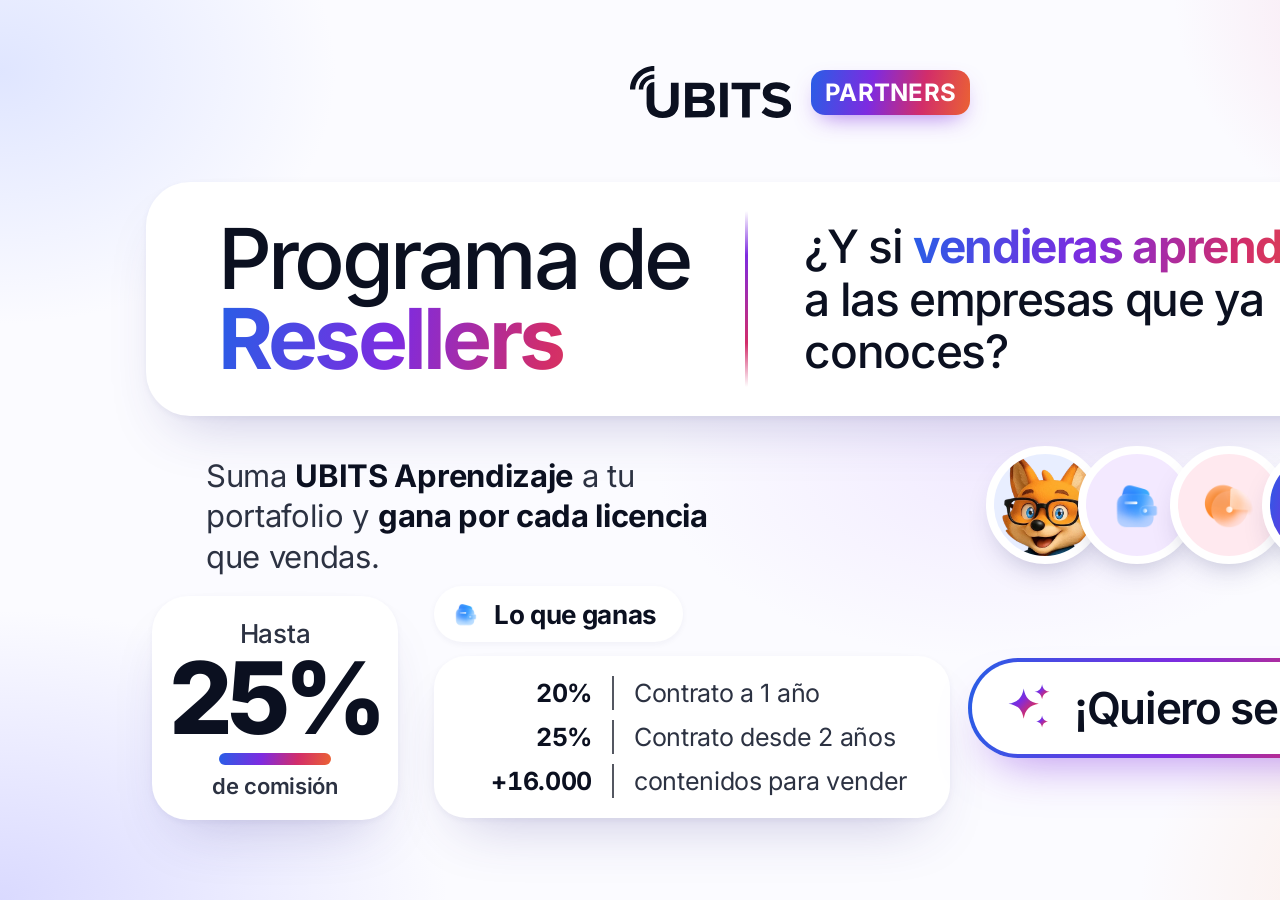
==== redes/pieza-resellers.html @ 44e98bbc "Landing del Programa de Resellers UBITS y pieza para redes Página estática lista para Netlify (publi" ====
<!doctype html>
<html lang="es">
<head>
<meta charset="utf-8">
<title>Pieza redes · Programa de Resellers UBITS</title>
<!--
  Pieza para redes con el estilo de los eventos UBITS LAB.
  Dos formatos en el mismo archivo:
    ?f=land  → 1600×900  (LinkedIn, X, YouTube, presentaciones)
    ?f=feed  → 1080×1350 (Instagram y LinkedIn en el feed)
  Para exportar los PNG: bash redes/exportar.sh
-->
<style>
@font-face{font-family:'Inter Variable';font-weight:100 900;src:url(../site/fonts/inter-latin-wght-normal.woff2) format('woff2')}
:root{
  --ink:#0b1020; --ink-2:#2c3242; --mute:#5c6274;
  --ai-1:#285ee6; --ai-2:#7e2be0; --ai-3:#d22d6a; --ai-4:#eb6233;
  --ai:linear-gradient(100deg,var(--ai-1),var(--ai-2) 38%,var(--ai-3) 70%,var(--ai-4));
  --card-shadow:0 2px 6px rgba(30,40,90,.05),0 30px 60px -28px rgba(60,50,140,.28);
}
*{box-sizing:border-box;margin:0}
html,body{background:#fff}
body{font-family:'Inter Variable',Inter,system-ui,sans-serif;color:var(--ink);-webkit-font-smoothing:antialiased;letter-spacing:-.02em}
.grad{background:var(--ai);-webkit-background-clip:text;background-clip:text;color:transparent;-webkit-box-decoration-break:clone;box-decoration-break:clone}

.art{position:relative;overflow:hidden;isolation:isolate;background:#fbfbff}
.art::before{content:"";position:absolute;inset:0;z-index:-1;background:
  radial-gradient(38% 46% at 100% 0%,rgba(240,170,200,.55),transparent 70%),
  radial-gradient(30% 40% at 0% 8%,rgba(205,215,255,.6),transparent 70%),
  radial-gradient(40% 46% at 0% 100%,rgba(190,190,255,.55),transparent 70%),
  radial-gradient(40% 44% at 100% 100%,rgba(255,200,170,.5),transparent 72%),
  radial-gradient(30% 30% at 62% 52%,rgba(230,215,255,.45),transparent 70%)}

/* marca */
.brand{display:flex;align-items:center;gap:20px;justify-content:center}
.brand svg{height:52px;width:auto;color:var(--ink)}
.badge{font-weight:700;color:#fff;background:var(--ai);border-radius:14px;padding:8px 14px;font-size:24px;letter-spacing:.01em;box-shadow:0 10px 24px -10px rgba(126,43,224,.7)}

/* tarjeta principal */
.main{background:#fff;border-radius:44px;box-shadow:var(--card-shadow);display:flex;align-items:center}
.main .t1{font-weight:500;line-height:.95;letter-spacing:-.045em}
.main .t1 b{display:block;font-weight:700}
.main .sep{flex:none;background:linear-gradient(180deg,transparent,var(--ai-2) 25%,var(--ai-3) 75%,transparent)}
.main .q{font-weight:500;line-height:1.14;letter-spacing:-.03em;color:var(--ink)}
.main .q b{font-weight:700}

.lead{font-weight:400;line-height:1.3;color:var(--ink-2)}
.lead b{font-weight:700;color:var(--ink)}

/* círculos */
.avs{display:flex}
.av{border-radius:50%;border:8px solid #fff;display:grid;place-items:center;box-shadow:0 14px 30px -14px rgba(40,40,100,.35);overflow:hidden}
.av+.av{margin-left:-26px}
.av img{width:62%;height:62%;object-fit:contain}
.av.a1{background:#e8eeff}.av.a2{background:#f3e9ff}.av.a3{background:#ffe9ef}
.av.a1 img.bitto{width:118%;height:118%;object-fit:cover;object-position:50% 8%;margin-top:30%}
.av.plus{background:var(--ai);color:#fff}
.av.plus svg{width:42%;height:42%}

/* cifra grande (como la tarjeta de fecha) */
.big{background:#fff;border-radius:36px;box-shadow:var(--card-shadow);display:grid;justify-items:center;align-content:center;text-align:center}
.big small{font-weight:500;color:var(--ink-2)}
.big .n{font-weight:800;letter-spacing:-.06em;line-height:.9;color:var(--ink)}
.big .u{height:12px;border-radius:999px;background:var(--ai)}
.big em{font-style:normal;font-weight:600;color:var(--ink-2)}

/* lista (como la de horarios) */
.listw{display:grid;gap:14px;align-content:start}
.pill{justify-self:start;display:inline-flex;align-items:center;gap:12px;background:#fff;border-radius:999px;box-shadow:var(--card-shadow);font-weight:700}
.pill img{width:32px;height:32px}
.list{background:#fff;border-radius:32px;box-shadow:var(--card-shadow);display:grid}
.list .r{display:grid;grid-template-columns:auto 2px 1fr;align-items:center;gap:20px}
.list .r b{font-weight:700;text-align:right;font-variant-numeric:tabular-nums}
.list .r i{display:block;height:34px;background:#1b1f2c;opacity:.75}
.list .r span{color:var(--ink-2)}

/* botón */
.cta{position:relative;display:inline-flex;align-items:center;gap:20px;border-radius:999px;background:linear-gradient(#fff,#fff) padding-box,var(--ai) border-box;border:4px solid transparent;box-shadow:0 24px 50px -24px rgba(126,43,224,.6);font-weight:600;letter-spacing:-.03em;white-space:nowrap}
.cta .sp{flex:none}
.cta b{font-weight:700}
.cursor{position:absolute;filter:drop-shadow(0 10px 14px rgba(20,60,160,.35))}

/* ===== formato horizontal 1600×900 ===== */
.land .art{width:1600px;height:900px}
.land .brand{position:absolute;top:66px;left:0;right:0}
.land .main{position:absolute;left:146px;top:182px;width:1308px;height:234px;padding:0 64px 0 72px;gap:56px}
.land .main .t1{font-size:84px;flex:none}
.land .main .sep{width:3px;height:176px}
.land .main .q{font-size:46px}
.land .lead{position:absolute;left:206px;top:456px;width:560px;font-size:31px}
.land .avs{position:absolute;right:220px;top:446px}
.land .av{width:118px;height:118px}
.land .big{position:absolute;left:152px;top:596px;width:246px;height:224px;gap:4px}
.land .big small{font-size:26px}
.land .big .n{font-size:100px}
.land .big .u{width:112px;margin:6px 0 4px}
.land .big em{font-size:22px}
.land .listw{position:absolute;left:434px;top:586px;width:516px}
.land .pill{padding:12px 26px 12px 16px;font-size:26px}
.land .list{padding:20px 40px;gap:10px}
.land .list .r{font-size:25px;grid-template-columns:118px 2px 1fr}
.land .cta{position:absolute;left:968px;top:658px;height:100px;padding:0 44px 0 30px;font-size:44px}
.land .cta .sp{width:52px;height:52px}
.land .cursor{right:-60px;bottom:-62px;width:84px}

/* ===== formato vertical 1080×1350 ===== */
.feed .art{width:1080px;height:1350px;padding:60px 64px 0;display:flex;flex-direction:column;align-items:center}
.feed .brand svg{height:58px}.feed .badge{font-size:26px}
.feed .main{margin-top:40px;width:100%;flex-direction:column;align-items:flex-start;padding:52px 56px 56px;gap:30px}
.feed .main .t1{font-size:92px}
.feed .main .t1 b{display:inline}
.feed .main .sep{width:100%;height:3px;background:linear-gradient(90deg,var(--ai-1),var(--ai-2) 30%,var(--ai-3) 70%,transparent)}
.feed .main .q{font-size:50px}
.feed .mid{display:flex;align-items:center;justify-content:space-between;gap:28px;width:100%;margin-top:36px;padding:0 12px}
.feed .lead{font-size:33px;max-width:540px}
.feed .av{width:112px;height:112px}
.feed .av+.av{margin-left:-30px}
.feed .row{display:flex;gap:24px;width:100%;margin-top:36px}
.feed .big{flex:none;width:300px;height:280px;gap:6px}
.feed .big small{font-size:28px}
.feed .big .n{font-size:120px}
.feed .big .u{width:130px;margin:6px 0 4px}
.feed .big em{font-size:24px}
.feed .listw{flex:1;gap:16px}
.feed .pill{padding:12px 26px 12px 16px;font-size:28px}
.feed .list{padding:22px 34px;gap:12px}
.feed .list .r{font-size:26px;grid-template-columns:116px 2px 1fr}
.feed .cta{margin-top:40px;height:112px;padding:0 50px 0 34px;font-size:48px}
.feed .cta .sp{width:56px;height:56px}
.feed .cursor{right:-58px;bottom:-60px;width:90px}
</style>
</head>
<body>
<svg width="0" height="0" style="position:absolute" aria-hidden="true">
  <defs>
    <linearGradient id="g-ai" x1="0" y1="0" x2="1" y2="1"><stop offset="0" stop-color="#285ee6"/><stop offset=".4" stop-color="#7e2be0"/><stop offset=".72" stop-color="#d22d6a"/><stop offset="1" stop-color="#eb6233"/></linearGradient>
    <linearGradient id="g-cur" x1="0" y1="0" x2="1" y2="1"><stop offset="0" stop-color="#36c4ff"/><stop offset="1" stop-color="#1f5be8"/></linearGradient>
  </defs>
  <symbol id="logo" viewBox="0 0 99.201 32"><path fill="currentColor" d="M14.9724 0V3.10208C11.8558 3.10208 8.86672 4.29447 6.66289 6.41695C4.45907 8.53943 3.22097 11.4181 3.22097 14.4198H0C0 10.5954 1.57745 6.92768 4.38533 4.22345C7.1932 1.51922 11.0015 0 14.9724 0ZM14.9722 5.18599C12.4292 5.18599 9.99039 6.1589 8.19223 7.89068C6.39407 9.62247 5.38387 11.9713 5.38387 14.4204H8.13865C8.13865 12.6748 8.85855 11.0006 10.14 9.76613C11.4215 8.53163 13.1597 7.83788 14.9722 7.83745V5.18599ZM14.9727 9.82667V22.4782C14.9727 25.9395 16.6679 27.982 20.1059 27.982C23.4845 27.982 25.173 25.9395 25.173 22.9746V10.3442H29.935V23.1019C29.935 28.3967 26.7886 32 20.1025 32C13.3469 32 10.2006 28.364 10.2006 23.133V14.4194C10.2006 13.2013 10.703 12.0331 11.5973 11.1718C12.4916 10.3105 13.7045 9.82667 14.9693 9.82667H14.9727ZM68.9796 31.6184V14.3316H62.5224V10.3446H80.1395V14.3316H73.7145V31.6184H68.9796ZM86.7718 27.3049C85.5651 26.8115 84.475 26.0873 83.5675 25.1762L80.989 28.613C83.0708 30.6228 86.1222 31.9943 90.3603 31.9943C96.3191 31.9943 99.201 29.0604 99.201 25.1697C99.201 20.448 94.5662 19.3966 90.9232 18.5982C88.3701 18.0317 86.5155 17.5843 86.5155 16.1492C86.5155 14.8741 87.6412 13.981 89.7602 13.981C91.9132 13.981 94.2967 14.7141 96.0852 16.3092L98.701 12.9916C96.5158 11.0471 93.6017 10.0267 90.0908 10.0267C84.8932 10.0267 81.7129 12.8969 81.7129 16.4365C81.7129 21.1245 86.224 22.1192 89.8106 22.9101L89.9586 22.9428C92.5082 23.5175 94.4289 24.0595 94.4289 25.6546C94.4289 26.8661 93.1711 28.0465 90.5875 28.0465C89.2766 28.0505 87.9785 27.7982 86.7718 27.3049ZM60.156 10.3446H55.4534V31.6167H60.156V10.3446ZM33.8867 10.3446V31.6184L45.8721 31.6135C50.078 31.6135 52.2971 29.0616 52.2971 25.8714C52.2971 23.1987 50.4103 20.9978 48.059 20.6468C50.1458 20.2321 51.8682 18.446 51.8682 15.7668C51.8682 12.9275 49.7152 10.3446 45.5093 10.3446H33.8867ZM44.4837 18.8917H38.5893V14.2043H44.4837C46.0721 14.2043 47.0655 15.2263 47.0655 16.5325C47.0655 17.9039 46.0721 18.8917 44.4837 18.8917ZM44.6481 27.7587H38.5893V22.7513H44.6481C46.5027 22.7513 47.4961 23.8991 47.4961 25.2395C47.4961 26.7693 46.4366 27.7587 44.6481 27.7587Z"/></symbol>
  <symbol id="spark" viewBox="0 0 48 48"><path fill="url(#g-ai)" d="M20 6c1.4 8.6 5.4 12.6 14 14-8.6 1.4-12.6 5.4-14 14-1.4-8.6-5.4-12.6-14-14 8.6-1.4 12.6-5.4 14-14z"/><path fill="url(#g-ai)" d="M37 2c.7 4.3 2.7 6.3 7 7-4.3.7-6.3 2.7-7 7-.7-4.3-2.7-6.3-7-7 4.3-.7 6.3-2.7 7-7z"/><path fill="url(#g-ai)" d="M37 31c.6 3.4 2.1 4.9 5.5 5.5-3.4.6-4.9 2.1-5.5 5.5-.6-3.4-2.1-4.9-5.5-5.5 3.4-.6 4.9-2.1 5.5-5.5z"/></symbol>
  <symbol id="cur" viewBox="0 0 64 64"><path d="M6 6l52 20-22 8-8 22z" fill="url(#g-cur)" stroke="#fff" stroke-width="4" stroke-linejoin="round"/></symbol>
  <symbol id="plus" viewBox="0 0 24 24"><path d="M12 4v16M4 12h16" stroke="currentColor" stroke-width="1.6" stroke-linecap="round"/></symbol>
</svg>

<div class="art">
  <div class="brand"><svg viewBox="0 0 99.201 32" aria-label="UBITS"><use href="#logo"/></svg><span class="badge">PARTNERS</span></div>

  <div class="main">
    <h1 class="t1">Programa de <b class="grad">Resellers</b></h1>
    <span class="sep"></span>
    <p class="q">¿Y si <b class="grad">vendieras aprendizaje</b> a las empresas que ya conoces?</p>
  </div>

  <div class="mid">
    <p class="lead">Suma <b>UBITS Aprendizaje</b> a tu portafolio y <b>gana por cada licencia</b> que vendas.</p>
    <div class="avs">
      <span class="av a1"><img class="bitto" src="../site/img/brand/bitto-presenta.webp" alt=""></span>
      <span class="av a2"><img src="../site/img/glass/glass-wallet.png" alt=""></span>
      <span class="av a3"><img src="../site/img/glass/glass-graph.png" alt=""></span>
      <span class="av plus"><svg><use href="#plus"/></svg></span>
    </div>
  </div>

  <div class="row">
    <div class="big"><small>Hasta</small><span class="n">25%</span><span class="u"></span><em>de comisión</em></div>
    <div class="listw">
      <span class="pill"><img src="../site/img/glass/glass-wallet.png" alt="">Lo que ganas</span>
      <div class="list">
        <div class="r"><b>20%</b><i></i><span>Contrato a 1 año</span></div>
        <div class="r"><b>25%</b><i></i><span>Contrato desde 2 años</span></div>
        <div class="r"><b>+16.000</b><i></i><span>contenidos para vender</span></div>
      </div>
    </div>
  </div>

  <div class="cta"><svg class="sp"><use href="#spark"/></svg><span>¡Quiero ser <b class="grad">reseller</b>!</span><svg class="cursor" viewBox="0 0 64 64"><use href="#cur"/></svg></div>
</div>

<script>
  // Formato: ?f=land (por defecto) o ?f=feed.
  const f = new URLSearchParams(location.search).get('f') === 'feed' ? 'feed' : 'land';
  document.body.classList.add(f);
  // En horizontal, la bajada y los círculos se ubican sueltos; en vertical van en una fila (.mid y .row).
  if (f === 'land') {
    document.querySelectorAll('.mid, .row').forEach((w) => { w.replaceWith(...w.children); });
  }
</script>
</body>
</html>
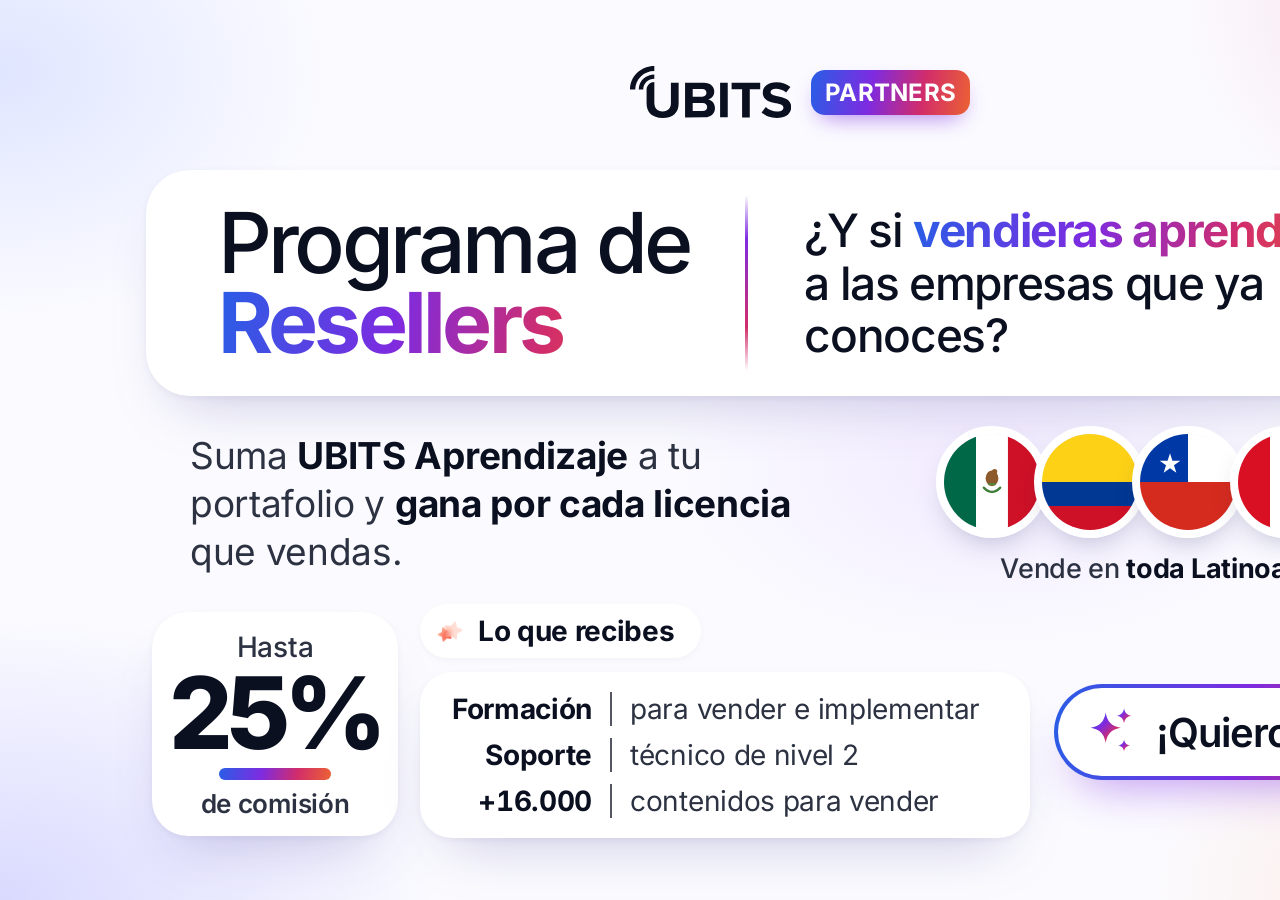
==== commit 8c29040b: "Pieza de redes: banderas de LATAM, lista sin repetir el 25% y textos más legibles" ====
--- a/redes/pieza-resellers.html
+++ b/redes/pieza-resellers.html
@@ -50,10 +50,11 @@
 /* círculos */
 .avs{display:flex}
 .av{border-radius:50%;border:8px solid #fff;display:grid;place-items:center;box-shadow:0 14px 30px -14px rgba(40,40,100,.35);overflow:hidden}
-.av+.av{margin-left:-26px}
-.av img{width:62%;height:62%;object-fit:contain}
-.av.a1{background:#e8eeff}.av.a2{background:#f3e9ff}.av.a3{background:#ffe9ef}
-.av.a1 img.bitto{width:118%;height:118%;object-fit:cover;object-position:50% 8%;margin-top:30%}
+.av+.av{margin-left:-14px}
+.av.flag svg{width:100%;height:100%;display:block}
+.avw{display:grid;justify-items:center;gap:14px}
+.avcap{font-weight:500;color:var(--ink-2)}
+.avcap b{font-weight:700;color:var(--ink)}
 .av.plus{background:var(--ai);color:#fff}
 .av.plus svg{width:42%;height:42%}
 
@@ -68,8 +69,8 @@
 .listw{display:grid;gap:14px;align-content:start}
 .pill{justify-self:start;display:inline-flex;align-items:center;gap:12px;background:#fff;border-radius:999px;box-shadow:var(--card-shadow);font-weight:700}
 .pill img{width:32px;height:32px}
-.list{background:#fff;border-radius:32px;box-shadow:var(--card-shadow);display:grid}
-.list .r{display:grid;grid-template-columns:auto 2px 1fr;align-items:center;gap:20px}
+.list{background:#fff;border-radius:32px;box-shadow:var(--card-shadow);display:grid;grid-template-columns:auto 2px 1fr;align-items:center;column-gap:18px}
+.list .r{display:contents}
 .list .r b{font-weight:700;text-align:right;font-variant-numeric:tabular-nums}
 .list .r i{display:block;height:34px;background:#1b1f2c;opacity:.75}
 .list .r span{color:var(--ink-2)}
@@ -83,39 +84,41 @@
 /* ===== formato horizontal 1600×900 ===== */
 .land .art{width:1600px;height:900px}
 .land .brand{position:absolute;top:66px;left:0;right:0}
-.land .main{position:absolute;left:146px;top:182px;width:1308px;height:234px;padding:0 64px 0 72px;gap:56px}
+.land .main{position:absolute;left:146px;top:170px;width:1308px;height:226px;padding:0 64px 0 72px;gap:56px}
 .land .main .t1{font-size:84px;flex:none}
 .land .main .sep{width:3px;height:176px}
 .land .main .q{font-size:46px}
-.land .lead{position:absolute;left:206px;top:456px;width:560px;font-size:31px}
-.land .avs{position:absolute;right:220px;top:446px}
-.land .av{width:118px;height:118px}
-.land .big{position:absolute;left:152px;top:596px;width:246px;height:224px;gap:4px}
-.land .big small{font-size:26px}
+.land .lead{position:absolute;left:190px;top:432px;width:620px;font-size:37px}
+.land .avw{position:absolute;right:160px;top:426px}
+.land .av{width:112px;height:112px}
+.land .avcap{font-size:27px}
+.land .big{position:absolute;left:152px;top:612px;width:246px;height:224px;gap:4px}
+.land .big small{font-size:28px}
 .land .big .n{font-size:100px}
 .land .big .u{width:112px;margin:6px 0 4px}
-.land .big em{font-size:22px}
-.land .listw{position:absolute;left:434px;top:586px;width:516px}
-.land .pill{padding:12px 26px 12px 16px;font-size:26px}
-.land .list{padding:20px 40px;gap:10px}
-.land .list .r{font-size:25px;grid-template-columns:118px 2px 1fr}
-.land .cta{position:absolute;left:968px;top:658px;height:100px;padding:0 44px 0 30px;font-size:44px}
+.land .big em{font-size:26px}
+.land .listw{position:absolute;left:420px;top:604px;width:610px}
+.land .pill{padding:10px 26px 10px 14px;font-size:28px}
+.land .list{padding:20px 32px;row-gap:12px}
+.land .list{font-size:28px}
+.land .cta{position:absolute;left:1054px;top:684px;height:96px;padding:0 36px 0 26px;font-size:40px}
 .land .cta .sp{width:52px;height:52px}
-.land .cursor{right:-60px;bottom:-62px;width:84px}
+.land .cursor{right:-50px;bottom:-60px;width:80px}
 
 /* ===== formato vertical 1080×1350 ===== */
-.feed .art{width:1080px;height:1350px;padding:60px 64px 0;display:flex;flex-direction:column;align-items:center}
+.feed .art{width:1080px;height:1350px;padding:56px 64px 0;display:flex;flex-direction:column;align-items:center}
 .feed .brand svg{height:58px}.feed .badge{font-size:26px}
-.feed .main{margin-top:40px;width:100%;flex-direction:column;align-items:flex-start;padding:52px 56px 56px;gap:30px}
+.feed .main{margin-top:36px;width:100%;flex-direction:column;align-items:flex-start;padding:44px 56px 48px;gap:26px}
 .feed .main .t1{font-size:92px}
 .feed .main .t1 b{display:inline}
 .feed .main .sep{width:100%;height:3px;background:linear-gradient(90deg,var(--ai-1),var(--ai-2) 30%,var(--ai-3) 70%,transparent)}
 .feed .main .q{font-size:50px}
-.feed .mid{display:flex;align-items:center;justify-content:space-between;gap:28px;width:100%;margin-top:36px;padding:0 12px}
-.feed .lead{font-size:33px;max-width:540px}
-.feed .av{width:112px;height:112px}
-.feed .av+.av{margin-left:-30px}
-.feed .row{display:flex;gap:24px;width:100%;margin-top:36px}
+.feed .mid{display:flex;align-items:center;justify-content:space-between;gap:24px;width:100%;margin-top:32px;padding:0 8px}
+.feed .lead{font-size:33px;max-width:480px}
+.feed .av{width:100px;height:100px}
+.feed .av+.av{margin-left:-14px}
+.feed .avcap{font-size:25px}
+.feed .row{display:flex;gap:24px;width:100%;margin-top:32px}
 .feed .big{flex:none;width:300px;height:280px;gap:6px}
 .feed .big small{font-size:28px}
 .feed .big .n{font-size:120px}
@@ -123,8 +126,8 @@
 .feed .big em{font-size:24px}
 .feed .listw{flex:1;gap:16px}
 .feed .pill{padding:12px 26px 12px 16px;font-size:28px}
-.feed .list{padding:22px 34px;gap:12px}
-.feed .list .r{font-size:26px;grid-template-columns:116px 2px 1fr}
+.feed .list{padding:22px 32px;row-gap:14px}
+.feed .list{font-size:27px}
 .feed .cta{margin-top:40px;height:112px;padding:0 50px 0 34px;font-size:48px}
 .feed .cta .sp{width:56px;height:56px}
 .feed .cursor{right:-58px;bottom:-60px;width:90px}
@@ -139,6 +142,10 @@
   <symbol id="logo" viewBox="0 0 99.201 32"><path fill="currentColor" d="M14.9724 0V3.10208C11.8558 3.10208 8.86672 4.29447 6.66289 6.41695C4.45907 8.53943 3.22097 11.4181 3.22097 14.4198H0C0 10.5954 1.57745 6.92768 4.38533 4.22345C7.1932 1.51922 11.0015 0 14.9724 0ZM14.9722 5.18599C12.4292 5.18599 9.99039 6.1589 8.19223 7.89068C6.39407 9.62247 5.38387 11.9713 5.38387 14.4204H8.13865C8.13865 12.6748 8.85855 11.0006 10.14 9.76613C11.4215 8.53163 13.1597 7.83788 14.9722 7.83745V5.18599ZM14.9727 9.82667V22.4782C14.9727 25.9395 16.6679 27.982 20.1059 27.982C23.4845 27.982 25.173 25.9395 25.173 22.9746V10.3442H29.935V23.1019C29.935 28.3967 26.7886 32 20.1025 32C13.3469 32 10.2006 28.364 10.2006 23.133V14.4194C10.2006 13.2013 10.703 12.0331 11.5973 11.1718C12.4916 10.3105 13.7045 9.82667 14.9693 9.82667H14.9727ZM68.9796 31.6184V14.3316H62.5224V10.3446H80.1395V14.3316H73.7145V31.6184H68.9796ZM86.7718 27.3049C85.5651 26.8115 84.475 26.0873 83.5675 25.1762L80.989 28.613C83.0708 30.6228 86.1222 31.9943 90.3603 31.9943C96.3191 31.9943 99.201 29.0604 99.201 25.1697C99.201 20.448 94.5662 19.3966 90.9232 18.5982C88.3701 18.0317 86.5155 17.5843 86.5155 16.1492C86.5155 14.8741 87.6412 13.981 89.7602 13.981C91.9132 13.981 94.2967 14.7141 96.0852 16.3092L98.701 12.9916C96.5158 11.0471 93.6017 10.0267 90.0908 10.0267C84.8932 10.0267 81.7129 12.8969 81.7129 16.4365C81.7129 21.1245 86.224 22.1192 89.8106 22.9101L89.9586 22.9428C92.5082 23.5175 94.4289 24.0595 94.4289 25.6546C94.4289 26.8661 93.1711 28.0465 90.5875 28.0465C89.2766 28.0505 87.9785 27.7982 86.7718 27.3049ZM60.156 10.3446H55.4534V31.6167H60.156V10.3446ZM33.8867 10.3446V31.6184L45.8721 31.6135C50.078 31.6135 52.2971 29.0616 52.2971 25.8714C52.2971 23.1987 50.4103 20.9978 48.059 20.6468C50.1458 20.2321 51.8682 18.446 51.8682 15.7668C51.8682 12.9275 49.7152 10.3446 45.5093 10.3446H33.8867ZM44.4837 18.8917H38.5893V14.2043H44.4837C46.0721 14.2043 47.0655 15.2263 47.0655 16.5325C47.0655 17.9039 46.0721 18.8917 44.4837 18.8917ZM44.6481 27.7587H38.5893V22.7513H44.6481C46.5027 22.7513 47.4961 23.8991 47.4961 25.2395C47.4961 26.7693 46.4366 27.7587 44.6481 27.7587Z"/></symbol>
   <symbol id="spark" viewBox="0 0 48 48"><path fill="url(#g-ai)" d="M20 6c1.4 8.6 5.4 12.6 14 14-8.6 1.4-12.6 5.4-14 14-1.4-8.6-5.4-12.6-14-14 8.6-1.4 12.6-5.4 14-14z"/><path fill="url(#g-ai)" d="M37 2c.7 4.3 2.7 6.3 7 7-4.3.7-6.3 2.7-7 7-.7-4.3-2.7-6.3-7-7 4.3-.7 6.3-2.7 7-7z"/><path fill="url(#g-ai)" d="M37 31c.6 3.4 2.1 4.9 5.5 5.5-3.4.6-4.9 2.1-5.5 5.5-.6-3.4-2.1-4.9-5.5-5.5 3.4-.6 4.9-2.1 5.5-5.5z"/></symbol>
   <symbol id="cur" viewBox="0 0 64 64"><path d="M6 6l52 20-22 8-8 22z" fill="url(#g-cur)" stroke="#fff" stroke-width="4" stroke-linejoin="round"/></symbol>
+  <symbol id="f-mx" viewBox="0 0 512 512"><path fill="#006847" d="M0 0h171v512H0z"/><path fill="#fff" d="M171 0h170v512H171z"/><path fill="#ce1126" d="M341 0h171v512H341z"/><path d="M212 286q44 46 88 0" fill="none" stroke="#3f7d3a" stroke-width="12" stroke-linecap="round"/><ellipse cx="256" cy="236" rx="34" ry="42" fill="#8c5a2b"/><circle cx="270" cy="200" r="14" fill="#8c5a2b"/><path d="M240 268h32" stroke="#4f8b3b" stroke-width="10" stroke-linecap="round"/></symbol>
+  <symbol id="f-co" viewBox="0 0 512 512"><path fill="#fcd116" d="M0 0h512v256H0z"/><path fill="#003893" d="M0 256h512v128H0z"/><path fill="#ce1126" d="M0 384h512v128H0z"/></symbol>
+  <symbol id="f-cl" viewBox="0 0 512 512"><path fill="#fff" d="M0 0h512v256H0z"/><path fill="#0039a6" d="M0 0h256v256H0z"/><polygon fill="#fff" points="160.0,102.0 173.0,142.1 215.2,142.1 181.1,166.8 194.1,206.9 160.0,182.2 125.9,206.9 138.9,166.8 104.8,142.1 147.0,142.1"/><path fill="#d52b1e" d="M0 256h512v256H0z"/></symbol>
+  <symbol id="f-pe" viewBox="0 0 512 512"><path fill="#d91023" d="M0 0h171v512H0z"/><path fill="#fff" d="M171 0h170v512H171z"/><path fill="#d91023" d="M341 0h171v512H341z"/></symbol>
   <symbol id="plus" viewBox="0 0 24 24"><path d="M12 4v16M4 12h16" stroke="currentColor" stroke-width="1.6" stroke-linecap="round"/></symbol>
 </svg>
 
@@ -153,21 +160,25 @@
 
   <div class="mid">
     <p class="lead">Suma <b>UBITS Aprendizaje</b> a tu portafolio y <b>gana por cada licencia</b> que vendas.</p>
-    <div class="avs">
-      <span class="av a1"><img class="bitto" src="../site/img/brand/bitto-presenta.webp" alt=""></span>
-      <span class="av a2"><img src="../site/img/glass/glass-wallet.png" alt=""></span>
-      <span class="av a3"><img src="../site/img/glass/glass-graph.png" alt=""></span>
-      <span class="av plus"><svg><use href="#plus"/></svg></span>
+    <div class="avw">
+      <div class="avs">
+        <span class="av flag"><svg viewBox="0 0 512 512" aria-label="México"><use href="#f-mx"/></svg></span>
+        <span class="av flag"><svg viewBox="0 0 512 512" aria-label="Colombia"><use href="#f-co"/></svg></span>
+        <span class="av flag"><svg viewBox="0 0 512 512" aria-label="Chile"><use href="#f-cl"/></svg></span>
+        <span class="av flag"><svg viewBox="0 0 512 512" aria-label="Perú"><use href="#f-pe"/></svg></span>
+        <span class="av plus"><svg><use href="#plus"/></svg></span>
+      </div>
+      <p class="avcap">Vende en <b>toda Latinoamérica</b></p>
     </div>
   </div>
 
   <div class="row">
     <div class="big"><small>Hasta</small><span class="n">25%</span><span class="u"></span><em>de comisión</em></div>
     <div class="listw">
-      <span class="pill"><img src="../site/img/glass/glass-wallet.png" alt="">Lo que ganas</span>
+      <span class="pill"><img src="../site/img/glass/glass-star.png" alt="">Lo que recibes</span>
       <div class="list">
-        <div class="r"><b>20%</b><i></i><span>Contrato a 1 año</span></div>
-        <div class="r"><b>25%</b><i></i><span>Contrato desde 2 años</span></div>
+        <div class="r"><b>Formación</b><i></i><span>para vender e implementar</span></div>
+        <div class="r"><b>Soporte</b><i></i><span>técnico de nivel 2</span></div>
         <div class="r"><b>+16.000</b><i></i><span>contenidos para vender</span></div>
       </div>
     </div>
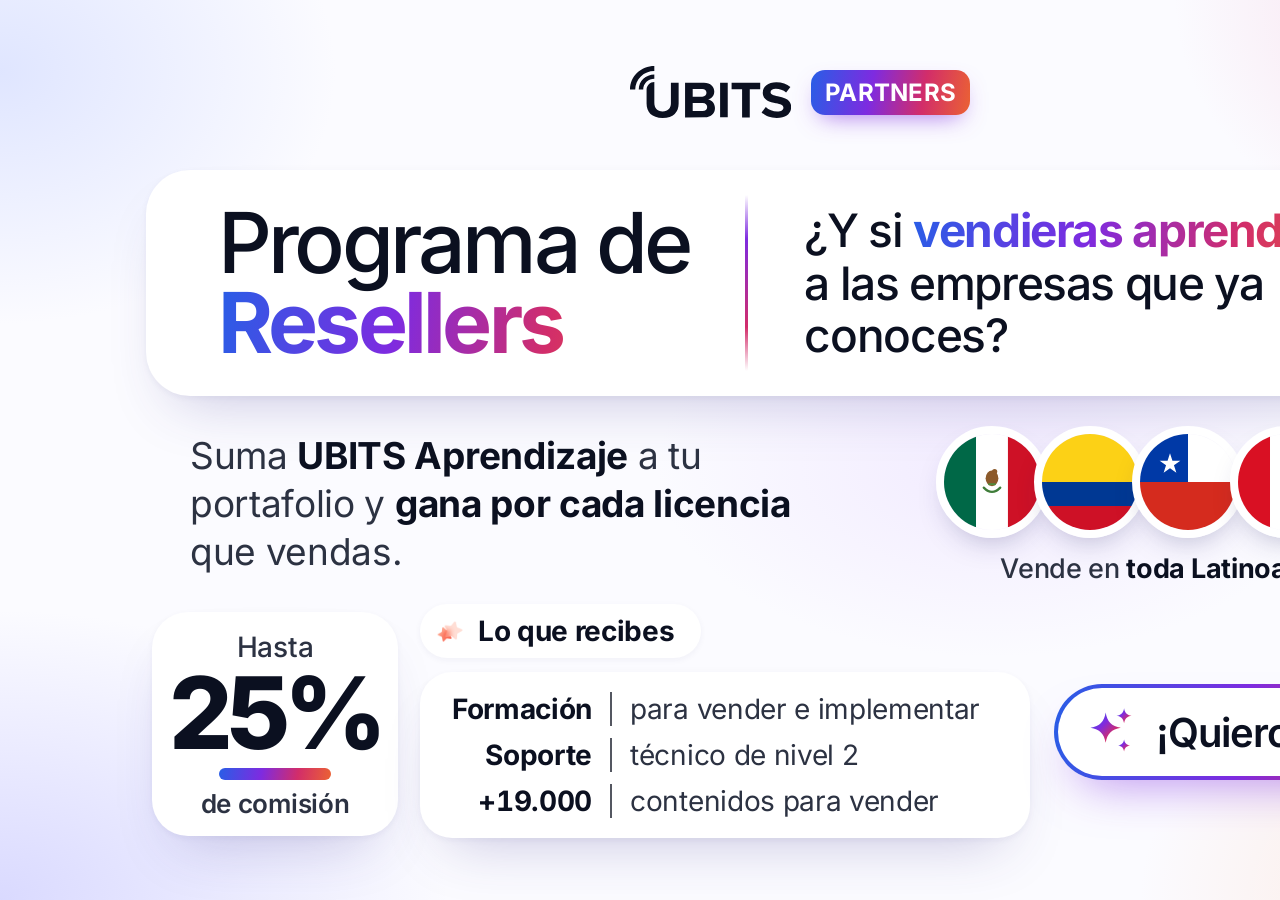
==== commit 3d182df3: "Celular con la pantalla Aprende de la app y catálogo de +19.000 contenidos La pantalla replica la de" ====
--- a/redes/pieza-resellers.html
+++ b/redes/pieza-resellers.html
@@ -8,6 +8,7 @@
   Dos formatos en el mismo archivo:
     ?f=land  → 1600×900  (LinkedIn, X, YouTube, presentaciones)
     ?f=feed  → 1080×1350 (Instagram y LinkedIn en el feed)
+    ?f=story → 1080×1920 (historias de Instagram y estados de WhatsApp; deja libres 250 px arriba y abajo para la interfaz)
   Para exportar los PNG: bash redes/exportar.sh
 -->
 <style>
@@ -131,6 +132,16 @@
 .feed .cta{margin-top:40px;height:112px;padding:0 50px 0 34px;font-size:48px}
 .feed .cta .sp{width:56px;height:56px}
 .feed .cursor{right:-58px;bottom:-60px;width:90px}
+
+/* ===== formato historia 1080×1920 (usa la base vertical) ===== */
+.story .art{height:1920px;padding-top:250px}
+.story .main{margin-top:48px}
+.story .mid{flex-direction:column;gap:36px;margin-top:44px;padding:0}
+.story .lead{max-width:none;text-align:center;font-size:37px}
+.story .av{width:112px;height:112px}
+.story .avcap{font-size:27px}
+.story .row{margin-top:44px}
+.story .cta{margin-top:56px}
 </style>
 </head>
 <body>
@@ -179,7 +190,7 @@
       <div class="list">
         <div class="r"><b>Formación</b><i></i><span>para vender e implementar</span></div>
         <div class="r"><b>Soporte</b><i></i><span>técnico de nivel 2</span></div>
-        <div class="r"><b>+16.000</b><i></i><span>contenidos para vender</span></div>
+        <div class="r"><b>+19.000</b><i></i><span>contenidos para vender</span></div>
       </div>
     </div>
   </div>
@@ -188,9 +199,11 @@
 </div>
 
 <script>
-  // Formato: ?f=land (por defecto) o ?f=feed.
-  const f = new URLSearchParams(location.search).get('f') === 'feed' ? 'feed' : 'land';
+  // Formato: ?f=land (por defecto), ?f=feed o ?f=story (la historia parte de la vertical).
+  const q = new URLSearchParams(location.search).get('f');
+  const f = q === 'feed' || q === 'story' ? 'feed' : 'land';
   document.body.classList.add(f);
+  if (q === 'story') document.body.classList.add('story');
   // En horizontal, la bajada y los círculos se ubican sueltos; en vertical van en una fila (.mid y .row).
   if (f === 'land') {
     document.querySelectorAll('.mid, .row').forEach((w) => { w.replaceWith(...w.children); });
